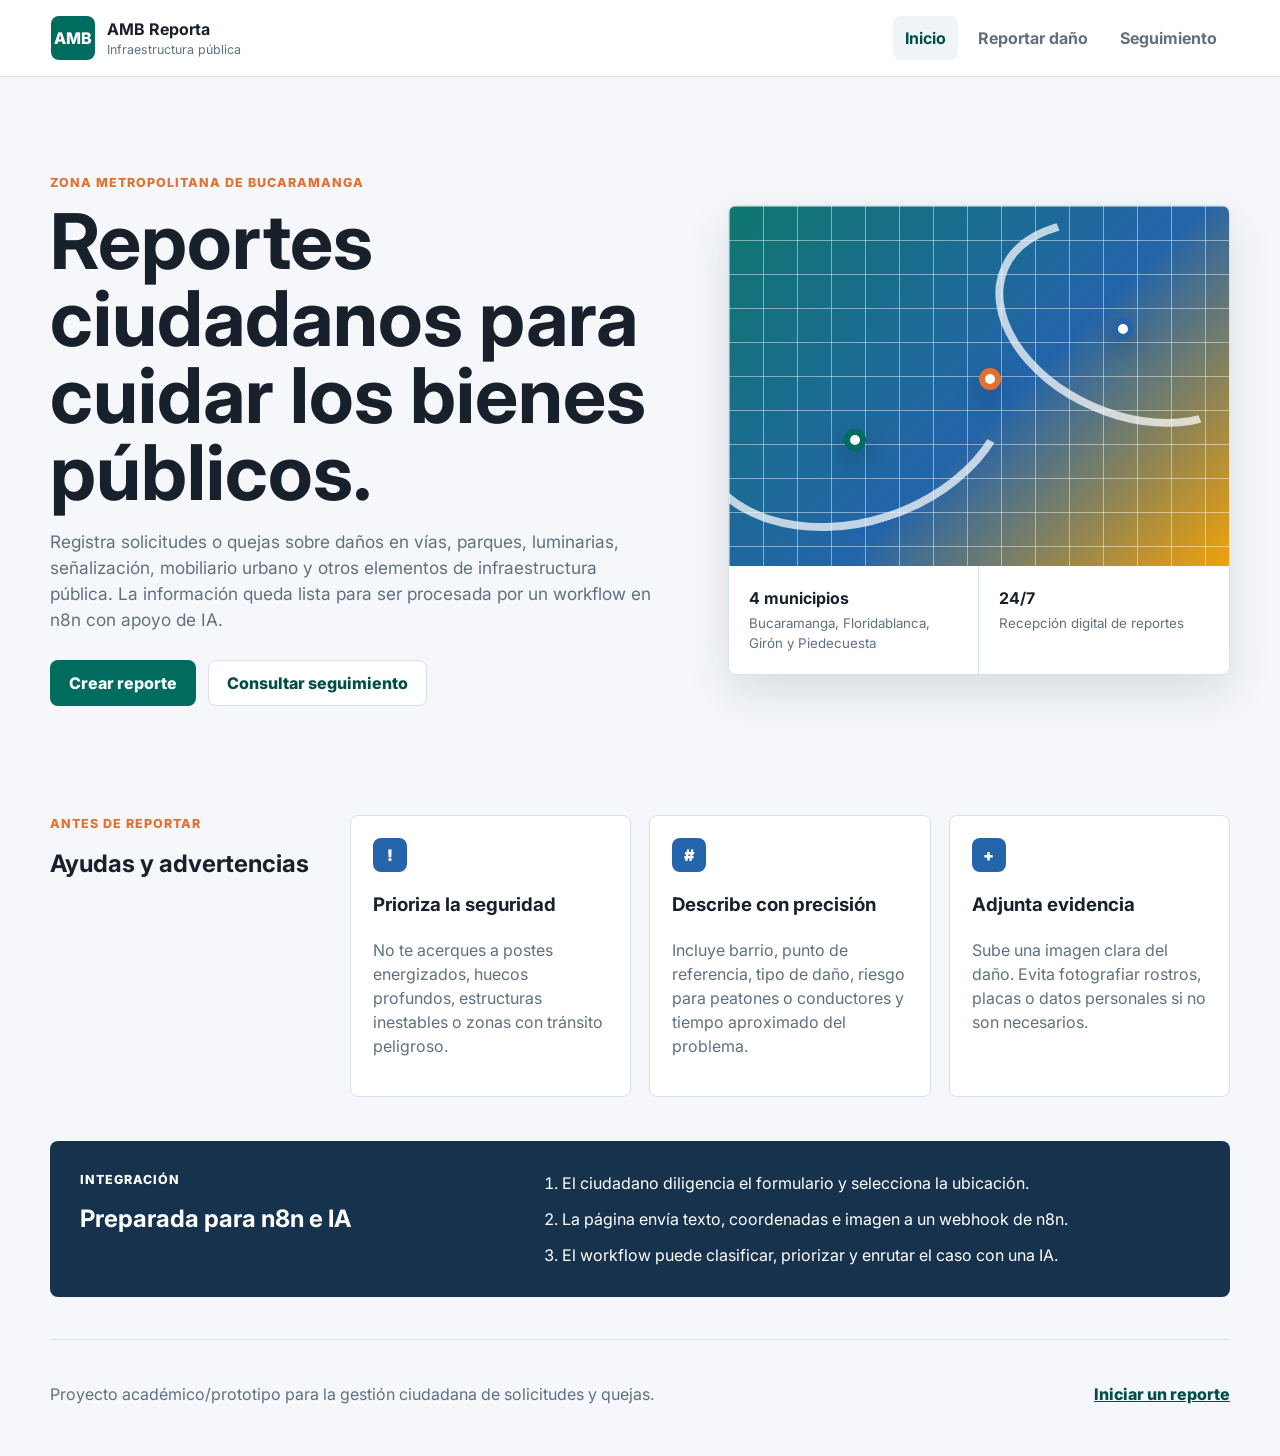
==== index.html @ 4462ef5a "Primer Commit" ====
<!DOCTYPE html>
<html lang="es">
<head>
  <meta charset="UTF-8">
  <meta name="viewport" content="width=device-width, initial-scale=1.0">
  <meta name="description" content="Portal ciudadano para reportar daños en bienes e infraestructura pública del Área Metropolitana de Bucaramanga.">
  <title>AMB Reporta | Infraestructura Pública</title>
  <link rel="preconnect" href="https://fonts.googleapis.com">
  <link rel="preconnect" href="https://fonts.gstatic.com" crossorigin>
  <link href="https://fonts.googleapis.com/css2?family=Inter:wght@400;500;600;700;800&display=swap" rel="stylesheet">
  <link rel="stylesheet" href="css/styles.css">
</head>
<body>
  <header class="site-header">
    <a class="brand" href="index.html" aria-label="Inicio AMB Reporta">
      <span class="brand-mark">AMB</span>
      <span>
        <strong>AMB Reporta</strong>
        <small>Infraestructura pública</small>
      </span>
    </a>

    <nav class="main-nav" aria-label="Navegación principal">
      <a href="index.html" aria-current="page">Inicio</a>
      <a href="reporte.html">Reportar daño</a>
      <a href="seguimiento.html">Seguimiento</a>
    </nav>
  </header>

  <main>
    <section class="hero hero-home">
      <div class="hero-content">
        <p class="eyebrow">Zona Metropolitana de Bucaramanga</p>
        <h1>Reportes ciudadanos para cuidar los bienes públicos.</h1>
        <p class="hero-copy">
          Registra solicitudes o quejas sobre daños en vías, parques, luminarias, señalización,
          mobiliario urbano y otros elementos de infraestructura pública. La información queda lista
          para ser procesada por un workflow en n8n con apoyo de IA.
        </p>
        <div class="hero-actions" aria-label="Acciones principales">
          <a class="button button-primary" href="reporte.html">Crear reporte</a>
          <a class="button button-secondary" href="seguimiento.html">Consultar seguimiento</a>
        </div>
      </div>

      <aside class="city-panel" aria-label="Resumen del servicio">
        <div class="panel-map" role="img" aria-label="Mapa abstracto del área metropolitana de Bucaramanga">
          <span class="map-route route-one"></span>
          <span class="map-route route-two"></span>
          <span class="map-pin pin-main"></span>
          <span class="map-pin pin-alt"></span>
          <span class="map-pin pin-small"></span>
        </div>
        <div class="metric-row">
          <span>
            <strong>4 municipios</strong>
            <small>Bucaramanga, Floridablanca, Girón y Piedecuesta</small>
          </span>
          <span>
            <strong>24/7</strong>
            <small>Recepción digital de reportes</small>
          </span>
        </div>
      </aside>
    </section>

    <section class="section-grid" aria-labelledby="ayudas-title">
      <div>
        <p class="eyebrow">Antes de reportar</p>
        <h2 id="ayudas-title">Ayudas y advertencias</h2>
      </div>

      <article class="info-card">
        <span class="card-icon">!</span>
        <h3>Prioriza la seguridad</h3>
        <p>No te acerques a postes energizados, huecos profundos, estructuras inestables o zonas con tránsito peligroso.</p>
      </article>

      <article class="info-card">
        <span class="card-icon">#</span>
        <h3>Describe con precisión</h3>
        <p>Incluye barrio, punto de referencia, tipo de daño, riesgo para peatones o conductores y tiempo aproximado del problema.</p>
      </article>

      <article class="info-card">
        <span class="card-icon">+</span>
        <h3>Adjunta evidencia</h3>
        <p>Sube una imagen clara del daño. Evita fotografiar rostros, placas o datos personales si no son necesarios.</p>
      </article>
    </section>

    <section class="workflow-band" aria-labelledby="workflow-title">
      <div>
        <p class="eyebrow">Integración</p>
        <h2 id="workflow-title">Preparada para n8n e IA</h2>
      </div>
      <ol class="steps">
        <li>El ciudadano diligencia el formulario y selecciona la ubicación.</li>
        <li>La página envía texto, coordenadas e imagen a un webhook de n8n.</li>
        <li>El workflow puede clasificar, priorizar y enrutar el caso con una IA.</li>
      </ol>
    </section>
  </main>

  <footer class="site-footer">
    <p>Proyecto académico/prototipo para la gestión ciudadana de solicitudes y quejas.</p>
    <a href="reporte.html">Iniciar un reporte</a>
  </footer>
</body>
</html>
---- css/styles.css ----
:root {
  --bg: #f5f7fb;
  --surface: #ffffff;
  --surface-strong: #eef4f8;
  --text: #18202b;
  --muted: #607080;
  --primary: #006b5f;
  --primary-dark: #004f46;
  --accent: #e46f2f;
  --blue: #2364aa;
  --border: #d9e1e8;
  --danger: #b42318;
  --success: #087443;
  --shadow: 0 18px 45px rgba(21, 32, 43, 0.12);
  --radius: 8px;
}

* {
  box-sizing: border-box;
}

body {
  min-height: 100vh;
  margin: 0;
  color: var(--text);
  background: var(--bg);
  font-family: "Inter", Arial, sans-serif;
  line-height: 1.5;
}

a {
  color: inherit;
}

img {
  max-width: 100%;
  display: block;
}

.site-header {
  position: sticky;
  top: 0;
  z-index: 10;
  display: flex;
  align-items: center;
  justify-content: space-between;
  gap: 24px;
  padding: 16px clamp(18px, 4vw, 64px);
  background: rgba(255, 255, 255, 0.94);
  border-bottom: 1px solid var(--border);
  backdrop-filter: blur(14px);
}

.brand {
  display: inline-flex;
  align-items: center;
  gap: 12px;
  min-width: max-content;
  text-decoration: none;
}

.brand-mark {
  display: grid;
  width: 44px;
  height: 44px;
  place-items: center;
  color: #fff;
  background: var(--primary);
  border-radius: var(--radius);
  font-weight: 800;
}

.brand strong,
.brand small {
  display: block;
}

.brand small {
  color: var(--muted);
  font-size: 0.78rem;
}

.main-nav {
  display: flex;
  flex-wrap: wrap;
  justify-content: flex-end;
  gap: 8px;
}

.main-nav a {
  padding: 10px 12px;
  color: var(--muted);
  border-radius: var(--radius);
  font-weight: 700;
  text-decoration: none;
}

.main-nav a:hover,
.main-nav a[aria-current="page"] {
  color: var(--primary-dark);
  background: var(--surface-strong);
}

.hero,
.page-shell,
.section-grid,
.workflow-band,
.site-footer {
  width: min(1180px, calc(100% - 36px));
  margin-inline: auto;
}

.hero {
  display: grid;
  grid-template-columns: minmax(0, 1.1fr) minmax(320px, 0.9fr);
  gap: clamp(28px, 5vw, 64px);
  align-items: center;
  min-height: calc(100vh - 190px);
  padding: 56px 0 40px;
}

.hero-content h1,
.page-heading h1 {
  max-width: 850px;
  margin: 0;
  font-size: clamp(2.35rem, 6vw, 5.3rem);
  line-height: 1;
  letter-spacing: 0;
}

.hero-copy,
.page-heading p {
  max-width: 720px;
  color: var(--muted);
  font-size: 1.08rem;
}

.eyebrow {
  margin: 0 0 12px;
  color: var(--accent);
  font-size: 0.78rem;
  font-weight: 800;
  letter-spacing: 0.08em;
  text-transform: uppercase;
}

.hero-actions,
.form-actions {
  display: flex;
  flex-wrap: wrap;
  gap: 12px;
  margin-top: 28px;
}

.button {
  display: inline-flex;
  align-items: center;
  justify-content: center;
  min-height: 46px;
  padding: 0 18px;
  border: 1px solid transparent;
  border-radius: var(--radius);
  cursor: pointer;
  font: inherit;
  font-weight: 800;
  text-decoration: none;
  transition: transform 0.18s ease, background 0.18s ease, border-color 0.18s ease;
}

.button:hover {
  transform: translateY(-1px);
}

.button-primary {
  color: #fff;
  background: var(--primary);
}

.button-primary:hover {
  background: var(--primary-dark);
}

.button-secondary {
  color: var(--primary-dark);
  background: #fff;
  border-color: var(--border);
}

.button-small {
  min-height: 38px;
  padding-inline: 12px;
}

.city-panel,
.report-form,
.integration-card,
.tracking-form,
.tracking-result,
.info-card {
  background: var(--surface);
  border: 1px solid var(--border);
  border-radius: var(--radius);
  box-shadow: var(--shadow);
}

.city-panel {
  overflow: hidden;
}

.panel-map {
  position: relative;
  min-height: 360px;
  overflow: hidden;
  background:
    linear-gradient(90deg, rgba(255, 255, 255, 0.45) 1px, transparent 1px),
    linear-gradient(rgba(255, 255, 255, 0.45) 1px, transparent 1px),
    linear-gradient(135deg, #0f766e 0%, #2364aa 55%, #f1a208 100%);
  background-size: 34px 34px, 34px 34px, auto;
}

.map-route {
  position: absolute;
  border: 8px solid rgba(255, 255, 255, 0.72);
  border-color: transparent transparent rgba(255, 255, 255, 0.72) rgba(255, 255, 255, 0.72);
  border-radius: 50%;
}

.route-one {
  width: 330px;
  height: 240px;
  left: -42px;
  top: 80px;
  transform: rotate(-18deg);
}

.route-two {
  width: 280px;
  height: 190px;
  right: -40px;
  top: 22px;
  transform: rotate(24deg);
}

.map-pin {
  position: absolute;
  width: 22px;
  height: 22px;
  background: #fff;
  border: 6px solid var(--accent);
  border-radius: 50%;
  box-shadow: 0 10px 25px rgba(0, 0, 0, 0.22);
}

.pin-main {
  left: 50%;
  top: 45%;
}

.pin-alt {
  left: 23%;
  top: 62%;
  border-color: var(--primary);
}

.pin-small {
  right: 19%;
  top: 31%;
  border-color: var(--blue);
}

.metric-row {
  display: grid;
  grid-template-columns: repeat(2, 1fr);
  gap: 1px;
  background: var(--border);
}

.metric-row span {
  padding: 20px;
  background: var(--surface);
}

.metric-row strong,
.metric-row small {
  display: block;
}

.metric-row small {
  margin-top: 4px;
  color: var(--muted);
}

.section-grid {
  display: grid;
  grid-template-columns: 1fr repeat(3, minmax(0, 1fr));
  gap: 18px;
  padding: 28px 0 44px;
}

.section-grid h2,
.workflow-band h2,
.page-heading h1,
.form-section h2,
.integration-card h2,
.tracking-form h2,
.tracking-result h2 {
  margin-top: 0;
}

.info-card {
  padding: 22px;
  box-shadow: none;
}

.card-icon {
  display: grid;
  width: 34px;
  height: 34px;
  place-items: center;
  margin-bottom: 18px;
  color: #fff;
  background: var(--blue);
  border-radius: var(--radius);
  font-weight: 900;
}

.info-card p,
.integration-card p,
.integration-card li,
.tracking-result p,
.help-card p {
  color: var(--muted);
}

.workflow-band {
  display: grid;
  grid-template-columns: 0.8fr 1.2fr;
  gap: 24px;
  align-items: start;
  padding: 30px;
  margin-bottom: 42px;
  color: #fff;
  background: #17324d;
  border-radius: var(--radius);
}

.workflow-band .eyebrow,
.workflow-band h2 {
  color: #fff;
}

.steps {
  display: grid;
  gap: 12px;
  margin: 0;
  padding-left: 20px;
}

.page-shell {
  padding: 44px 0;
}

.page-heading {
  margin-bottom: 28px;
}

.form-layout,
.tracking-layout {
  display: grid;
  grid-template-columns: minmax(0, 1fr) 340px;
  gap: 22px;
  align-items: start;
}

.report-form,
.tracking-form,
.tracking-result,
.integration-card {
  padding: clamp(18px, 3vw, 28px);
}

.form-section + .form-section {
  margin-top: 26px;
  padding-top: 24px;
  border-top: 1px solid var(--border);
}

.field-grid {
  display: grid;
  grid-template-columns: repeat(2, minmax(0, 1fr));
  gap: 16px;
}

label {
  display: grid;
  gap: 8px;
  margin-bottom: 16px;
  color: var(--text);
  font-weight: 800;
}

input,
select,
textarea {
  width: 100%;
  min-height: 46px;
  padding: 12px 13px;
  color: var(--text);
  background: #fff;
  border: 1px solid var(--border);
  border-radius: var(--radius);
  font: inherit;
}

textarea {
  resize: vertical;
}

input:focus,
select:focus,
textarea:focus {
  border-color: var(--primary);
  outline: 3px solid rgba(0, 107, 95, 0.14);
}

.map-toolbar {
  display: flex;
  flex-wrap: wrap;
  align-items: center;
  gap: 12px;
  margin-bottom: 12px;
}

.status-text {
  color: var(--muted);
  font-size: 0.92rem;
}

.map-canvas {
  position: relative;
  min-height: 380px;
  margin-bottom: 16px;
  overflow: hidden;
  background:
    linear-gradient(90deg, rgba(35, 100, 170, 0.12) 1px, transparent 1px),
    linear-gradient(rgba(35, 100, 170, 0.12) 1px, transparent 1px),
    #eaf1f4;
  background-size: 32px 32px;
  border: 1px solid var(--border);
  border-radius: var(--radius);
}

.map-fallback {
  position: absolute;
  inset: 0;
  display: grid;
  place-items: center;
  align-content: center;
  gap: 10px;
  padding: 24px;
  text-align: center;
}

.map-fallback p,
.map-fallback small {
  max-width: 380px;
  margin: 0;
}

.map-fallback small {
  color: var(--muted);
}

.map-crosshair {
  width: 42px;
  height: 42px;
  border: 10px solid var(--accent);
  border-radius: 50%;
}

.file-control span {
  color: var(--muted);
  font-size: 0.9rem;
  font-weight: 500;
}

.image-preview {
  margin: 12px 0 0;
  overflow: hidden;
  border: 1px solid var(--border);
  border-radius: var(--radius);
}

.image-preview img {
  width: 100%;
  max-height: 320px;
  object-fit: cover;
}

.image-preview figcaption {
  padding: 10px 12px;
  color: var(--muted);
  background: #fff;
  font-size: 0.9rem;
}

.form-message {
  min-height: 26px;
  margin: 16px 0 0;
  font-weight: 800;
}

.form-message.is-error {
  color: var(--danger);
}

.form-message.is-success {
  color: var(--success);
}

.integration-card {
  position: sticky;
  top: 94px;
  box-shadow: none;
}

.integration-card ul {
  padding-left: 20px;
}

.tracking-layout {
  grid-template-columns: 380px minmax(0, 1fr) 300px;
}

.tracking-form {
  box-shadow: none;
}

.tracking-result {
  min-height: 340px;
}

.result-header {
  display: flex;
  flex-wrap: wrap;
  align-items: center;
  justify-content: space-between;
  gap: 12px;
  margin-bottom: 20px;
}

.status-pill {
  display: inline-flex;
  align-items: center;
  min-height: 32px;
  padding: 0 12px;
  color: var(--success);
  background: #e8f5ee;
  border-radius: 999px;
  font-weight: 800;
}

.timeline {
  display: grid;
  gap: 12px;
  padding-left: 22px;
}

.timeline li {
  color: var(--muted);
}

.timeline .is-complete {
  color: var(--success);
  font-weight: 800;
}

.help-card {
  box-shadow: none;
}

.site-footer {
  display: flex;
  flex-wrap: wrap;
  align-items: center;
  justify-content: space-between;
  gap: 12px;
  padding: 26px 0 34px;
  color: var(--muted);
  border-top: 1px solid var(--border);
}

.site-footer a {
  color: var(--primary-dark);
  font-weight: 800;
}

@media (max-width: 980px) {
  .hero,
  .section-grid,
  .workflow-band,
  .form-layout,
  .tracking-layout {
    grid-template-columns: 1fr;
  }

  .hero {
    min-height: auto;
  }

  .integration-card {
    position: static;
  }
}

@media (max-width: 680px) {
  .site-header {
    align-items: flex-start;
    flex-direction: column;
  }

  .main-nav {
    justify-content: flex-start;
  }

  .hero,
  .page-shell,
  .section-grid,
  .workflow-band,
  .site-footer {
    width: min(100% - 28px, 1180px);
  }

  .hero-content h1,
  .page-heading h1 {
    font-size: clamp(2rem, 12vw, 3.6rem);
  }

  .field-grid,
  .metric-row {
    grid-template-columns: 1fr;
  }

  .panel-map,
  .map-canvas {
    min-height: 300px;
  }
}
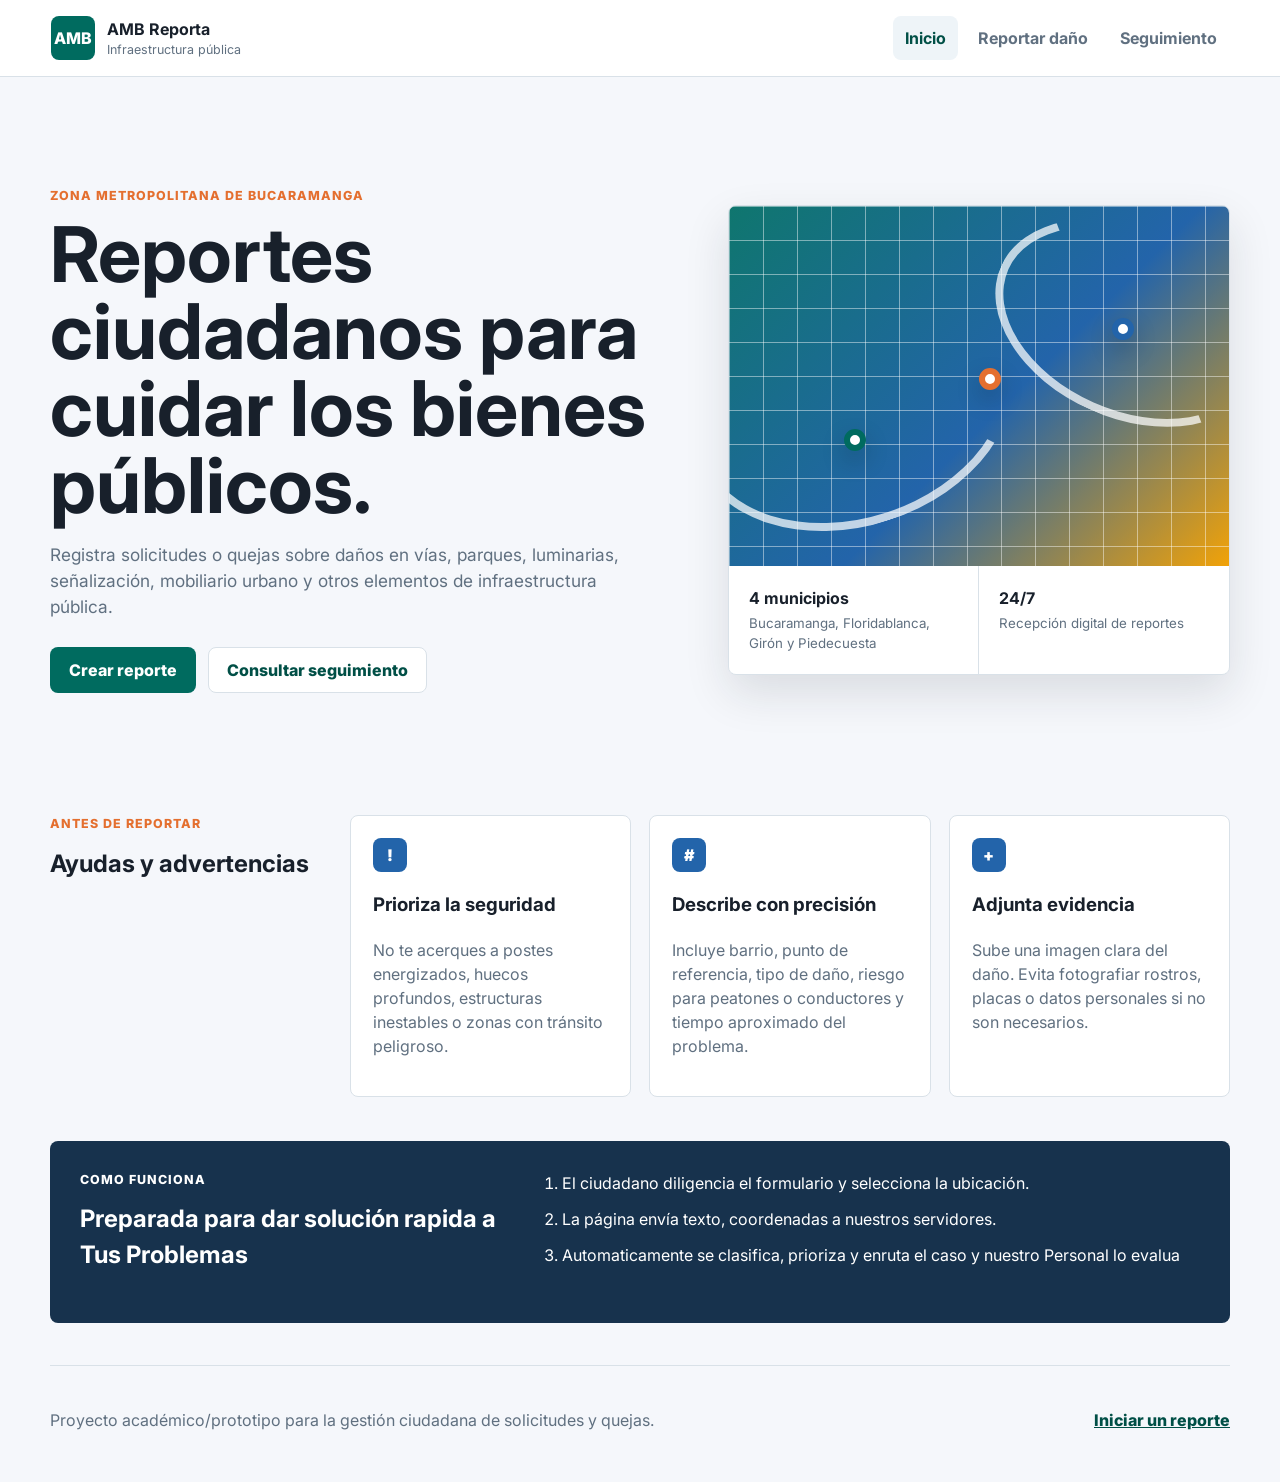
==== commit d5d872bb: "Primer Commit" ====
--- a/index.html
+++ b/index.html
@@ -34,8 +34,7 @@
         <h1>Reportes ciudadanos para cuidar los bienes públicos.</h1>
         <p class="hero-copy">
           Registra solicitudes o quejas sobre daños en vías, parques, luminarias, señalización,
-          mobiliario urbano y otros elementos de infraestructura pública. La información queda lista
-          para ser procesada por un workflow en n8n con apoyo de IA.
+          mobiliario urbano y otros elementos de infraestructura pública.
         </p>
         <div class="hero-actions" aria-label="Acciones principales">
           <a class="button button-primary" href="reporte.html">Crear reporte</a>
@@ -91,13 +90,13 @@
 
     <section class="workflow-band" aria-labelledby="workflow-title">
       <div>
-        <p class="eyebrow">Integración</p>
-        <h2 id="workflow-title">Preparada para n8n e IA</h2>
-      </div>
+        <p class="eyebrow">Como funciona</p>
+        <h2 class="workflow-band-higher" id="workflow-title">Preparada para  dar solución rapida a Tus Problemas</h2>
+      </div>  
       <ol class="steps">
         <li>El ciudadano diligencia el formulario y selecciona la ubicación.</li>
-        <li>La página envía texto, coordenadas e imagen a un webhook de n8n.</li>
-        <li>El workflow puede clasificar, priorizar y enrutar el caso con una IA.</li>
+        <li>La página envía texto, coordenadas a nuestros servidores.</li>
+        <li>Automaticamente se clasifica, prioriza y enruta el caso y nuestro Personal lo evalua</li>
       </ol>
     </section>
   </main>
--- a/css/styles.css
+++ b/css/styles.css
@@ -391,6 +391,10 @@
   gap: 16px;
 }
 
+.address-fields {
+  margin-bottom: 16px;
+}
+
 label {
   display: grid;
   gap: 8px;
@@ -438,44 +442,97 @@
 
 .map-canvas {
   position: relative;
-  min-height: 380px;
+  width: 100%;
+  height: clamp(420px, 52vh, 560px);
   margin-bottom: 16px;
   overflow: hidden;
-  background:
-    linear-gradient(90deg, rgba(35, 100, 170, 0.12) 1px, transparent 1px),
-    linear-gradient(rgba(35, 100, 170, 0.12) 1px, transparent 1px),
-    #eaf1f4;
-  background-size: 32px 32px;
+  background: #eaf1f4;
   border: 1px solid var(--border);
   border-radius: var(--radius);
 }
 
-.map-fallback {
+.map-canvas.leaflet-container {
+  display: block;
+  width: 100%;
+  height: clamp(420px, 52vh, 560px);
+  border-radius: var(--radius);
+  cursor: crosshair;
+}
+
+.map-canvas .leaflet-pane,
+.map-canvas .leaflet-tile,
+.map-canvas .leaflet-marker-icon,
+.map-canvas .leaflet-marker-shadow,
+.map-canvas .leaflet-tile-container,
+.map-canvas .leaflet-pane > svg,
+.map-canvas .leaflet-pane > canvas,
+.map-canvas .leaflet-zoom-box,
+.map-canvas .leaflet-image-layer,
+.map-canvas .leaflet-layer {
   position: absolute;
-  inset: 0;
-  display: grid;
-  place-items: center;
-  align-content: center;
-  gap: 10px;
-  padding: 24px;
-  text-align: center;
-}
-
-.map-fallback p,
-.map-fallback small {
-  max-width: 380px;
-  margin: 0;
-}
-
-.map-fallback small {
-  color: var(--muted);
-}
-
-.map-crosshair {
-  width: 42px;
-  height: 42px;
-  border: 10px solid var(--accent);
-  border-radius: 50%;
+  left: 0;
+  top: 0;
+}
+
+.map-canvas .leaflet-map-pane,
+.map-canvas .leaflet-tile-pane,
+.map-canvas .leaflet-overlay-pane,
+.map-canvas .leaflet-shadow-pane,
+.map-canvas .leaflet-marker-pane,
+.map-canvas .leaflet-tooltip-pane,
+.map-canvas .leaflet-popup-pane {
+  position: absolute;
+  left: 0;
+  top: 0;
+  width: 100%;
+  height: 100%;
+}
+
+.map-canvas .leaflet-tile {
+  width: 256px;
+  height: 256px;
+  max-width: none !important;
+  max-height: none !important;
+  box-sizing: content-box;
+  user-select: none;
+}
+
+.map-canvas .leaflet-control-container {
+  position: relative;
+  z-index: 3;
+}
+
+.map-center-cursor {
+  position: absolute;
+  left: 50%;
+  top: 50%;
+  z-index: 450;
+  width: 34px;
+  height: 34px;
+  pointer-events: none;
+  transform: translate(-50%, -50%);
+}
+
+.map-center-cursor::before,
+.map-center-cursor::after {
+  position: absolute;
+  content: "";
+  background: var(--danger);
+  box-shadow: 0 0 0 2px #fff;
+}
+
+.map-center-cursor::before {
+  left: 16px;
+  top: 0;
+  width: 2px;
+  height: 34px;
+}
+
+.map-center-cursor::after {
+  left: 0;
+  top: 16px;
+  width: 34px;
+  height: 2px;
 }
 
 .file-control span {
@@ -628,7 +685,7 @@
   .section-grid,
   .workflow-band,
   .site-footer {
-    width: min(100% - 28px, 1180px);
+    width: min(100% - 10px, 1180px);
   }
 
   .hero-content h1,
@@ -646,3 +703,5 @@
     min-height: 300px;
   }
 }
+
+  
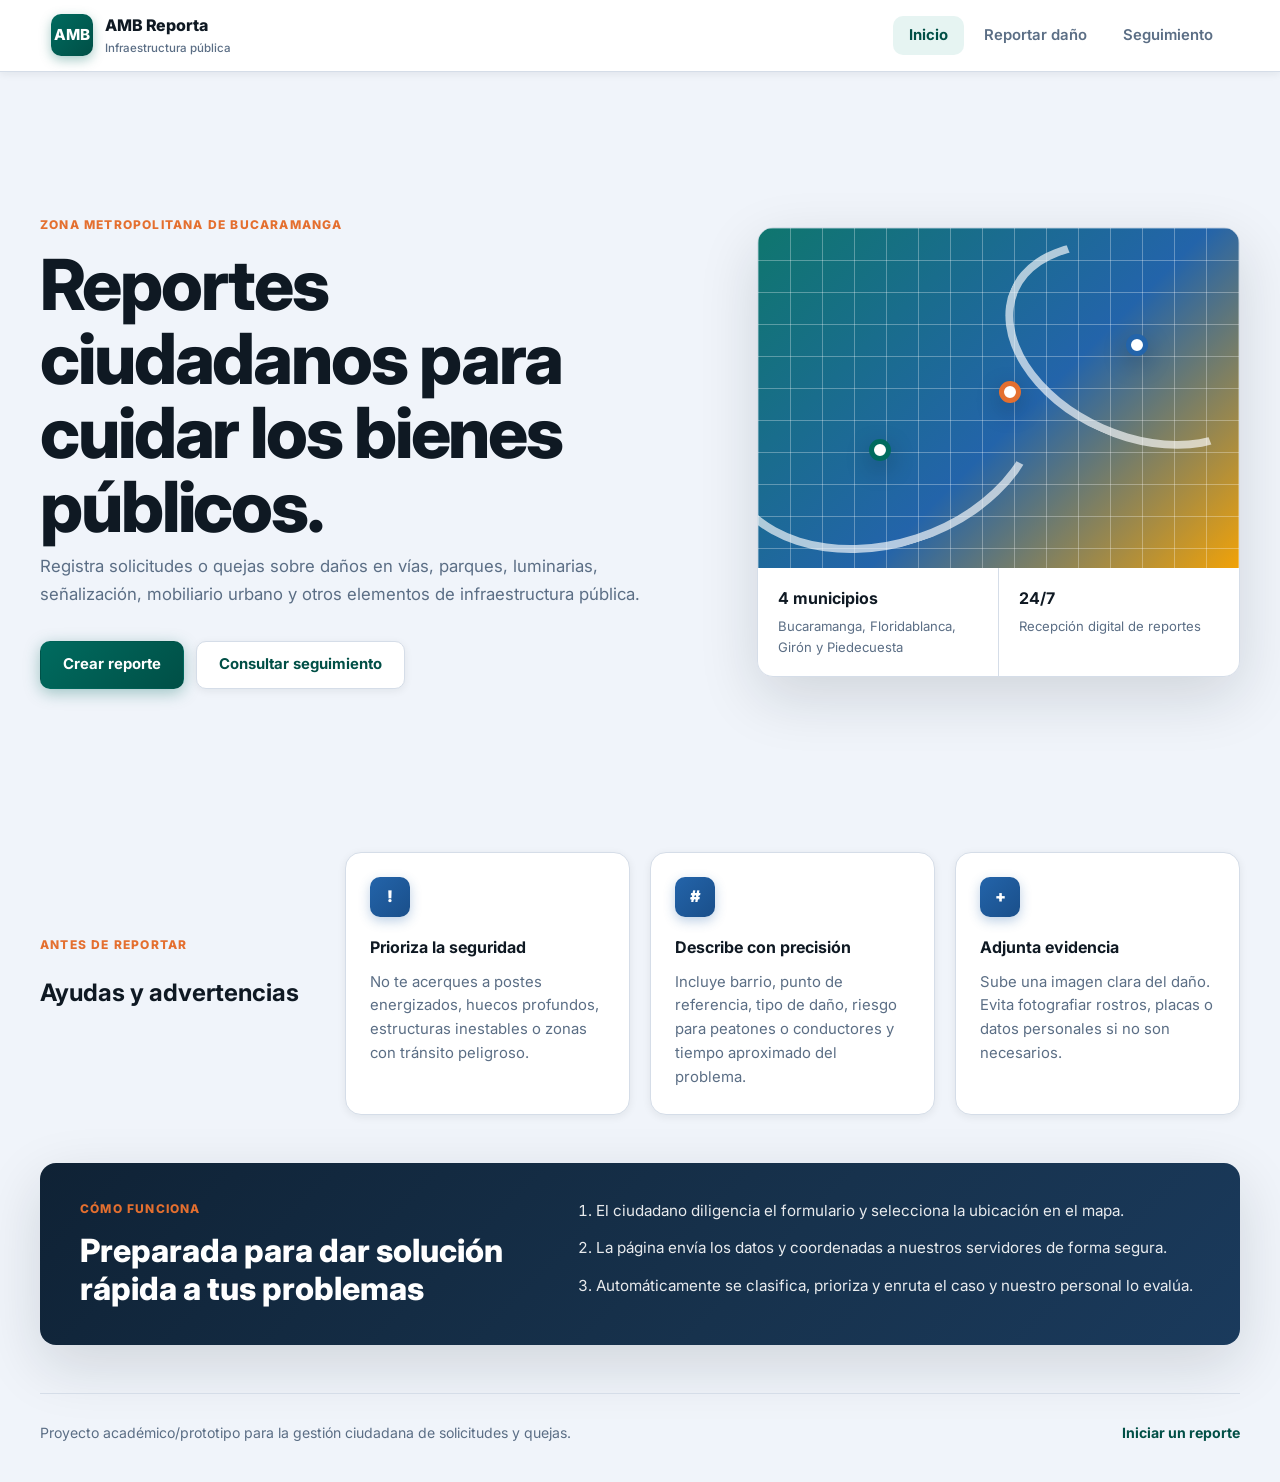
==== commit a0f94793: "Primer Commit" ====
--- a/index.html
+++ b/index.html
@@ -20,7 +20,11 @@
       </span>
     </a>
 
-    <nav class="main-nav" aria-label="Navegación principal">
+    <button class="nav-toggle" id="navToggle" aria-label="Abrir menú" aria-expanded="false" aria-controls="mainNav">
+      <span></span><span></span><span></span>
+    </button>
+
+    <nav class="main-nav" id="mainNav" aria-label="Navegación principal">
       <a href="index.html" aria-current="page">Inicio</a>
       <a href="reporte.html">Reportar daño</a>
       <a href="seguimiento.html">Seguimiento</a>
@@ -90,13 +94,13 @@
 
     <section class="workflow-band" aria-labelledby="workflow-title">
       <div>
-        <p class="eyebrow">Como funciona</p>
-        <h2 class="workflow-band-higher" id="workflow-title">Preparada para  dar solución rapida a Tus Problemas</h2>
-      </div>  
+        <p class="eyebrow">Cómo funciona</p>
+        <h2 class="workflow-band-higher" id="workflow-title">Preparada para dar solución rápida a tus problemas</h2>
+      </div>
       <ol class="steps">
-        <li>El ciudadano diligencia el formulario y selecciona la ubicación.</li>
-        <li>La página envía texto, coordenadas a nuestros servidores.</li>
-        <li>Automaticamente se clasifica, prioriza y enruta el caso y nuestro Personal lo evalua</li>
+        <li>El ciudadano diligencia el formulario y selecciona la ubicación en el mapa.</li>
+        <li>La página envía los datos y coordenadas a nuestros servidores de forma segura.</li>
+        <li>Automáticamente se clasifica, prioriza y enruta el caso y nuestro personal lo evalúa.</li>
       </ol>
     </section>
   </main>
@@ -105,5 +109,8 @@
     <p>Proyecto académico/prototipo para la gestión ciudadana de solicitudes y quejas.</p>
     <a href="reporte.html">Iniciar un reporte</a>
   </footer>
+
+  <script src="js/config.js"></script>
+  <script src="js/app.js"></script>
 </body>
 </html>
--- a/css/styles.css
+++ b/css/styles.css
@@ -1,22 +1,46 @@
+/* ================================================================
+   AMB Reporta – Diseño System
+   ================================================================ */
+
+/* ── Variables ────────────────────────────────────────────────── */
 :root {
-  --bg: #f5f7fb;
-  --surface: #ffffff;
-  --surface-strong: #eef4f8;
-  --text: #18202b;
-  --muted: #607080;
-  --primary: #006b5f;
+  --bg:           #f0f4fa;
+  --bg-alt:       #e8eef7;
+  --surface:      #ffffff;
+  --surface-2:    #f7f9fc;
+  --text:         #0f1923;
+  --text-2:       #374151;
+  --muted:        #5b6e85;
+  --primary:      #006b5f;
   --primary-dark: #004f46;
-  --accent: #e46f2f;
-  --blue: #2364aa;
-  --border: #d9e1e8;
-  --danger: #b42318;
-  --success: #087443;
-  --shadow: 0 18px 45px rgba(21, 32, 43, 0.12);
-  --radius: 8px;
-}
-
-* {
+  --primary-light:#e6f4f2;
+  --accent:       #e46f2f;
+  --accent-light: #fdf0e8;
+  --blue:         #2364aa;
+  --blue-light:   #e8f0f9;
+  --border:       #d5dde8;
+  --border-2:     #c3cdd9;
+  --danger:       #b42318;
+  --danger-light: #fde8e8;
+  --success:      #087443;
+  --success-light:#e6f5ec;
+  --shadow-sm:    0 2px 8px rgba(15,25,35,0.07);
+  --shadow:       0 8px 32px rgba(15,25,35,0.10);
+  --shadow-lg:    0 20px 60px rgba(15,25,35,0.14);
+  --radius:       10px;
+  --radius-lg:    16px;
+  --radius-pill:  999px;
+  --header-h:     72px;
+  --transition:   0.2s cubic-bezier(0.4,0,0.2,1);
+}
+
+/* ── Reset ────────────────────────────────────────────────────── */
+*, *::before, *::after {
   box-sizing: border-box;
+}
+
+html {
+  scroll-behavior: smooth;
 }
 
 body {
@@ -25,122 +49,259 @@
   color: var(--text);
   background: var(--bg);
   font-family: "Inter", Arial, sans-serif;
-  line-height: 1.5;
-}
-
-a {
-  color: inherit;
-}
-
-img {
-  max-width: 100%;
-  display: block;
-}
-
+  font-size: 16px;
+  line-height: 1.6;
+  -webkit-font-smoothing: antialiased;
+}
+
+a { color: inherit; }
+img { max-width: 100%; display: block; }
+ul, ol { padding-left: 1.4em; }
+p { margin: 0 0 1em; }
+p:last-child { margin-bottom: 0; }
+
+/* ── Scrollbar ────────────────────────────────────────────────── */
+::-webkit-scrollbar { width: 6px; }
+::-webkit-scrollbar-track { background: var(--bg); }
+::-webkit-scrollbar-thumb { background: var(--border-2); border-radius: 3px; }
+
+/* ================================================================
+   HEADER
+   ================================================================ */
 .site-header {
   position: sticky;
   top: 0;
-  z-index: 10;
+  z-index: 100;
+  height: var(--header-h);
   display: flex;
   align-items: center;
   justify-content: space-between;
-  gap: 24px;
-  padding: 16px clamp(18px, 4vw, 64px);
-  background: rgba(255, 255, 255, 0.94);
+  gap: 20px;
+  padding: 0 clamp(16px, 4vw, 64px);
+  background: rgba(255,255,255,0.95);
   border-bottom: 1px solid var(--border);
-  backdrop-filter: blur(14px);
-}
-
+  backdrop-filter: blur(18px);
+  -webkit-backdrop-filter: blur(18px);
+  box-shadow: var(--shadow-sm);
+}
+
+/* Brand */
 .brand {
   display: inline-flex;
   align-items: center;
   gap: 12px;
-  min-width: max-content;
   text-decoration: none;
+  flex-shrink: 0;
 }
 
 .brand-mark {
   display: grid;
-  width: 44px;
-  height: 44px;
+  width: 42px;
+  height: 42px;
   place-items: center;
   color: #fff;
-  background: var(--primary);
+  background: linear-gradient(135deg, var(--primary) 0%, var(--primary-dark) 100%);
   border-radius: var(--radius);
   font-weight: 800;
-}
-
-.brand strong,
+  font-size: 0.95rem;
+  letter-spacing: 0.02em;
+  box-shadow: 0 4px 12px rgba(0,107,95,0.35);
+}
+
+.brand strong {
+  display: block;
+  font-size: 1rem;
+  font-weight: 800;
+  letter-spacing: -0.01em;
+}
+
 .brand small {
   display: block;
-}
-
-.brand small {
   color: var(--muted);
-  font-size: 0.78rem;
-}
-
+  font-size: 0.72rem;
+  font-weight: 500;
+}
+
+/* Nav desktop */
 .main-nav {
   display: flex;
-  flex-wrap: wrap;
-  justify-content: flex-end;
-  gap: 8px;
+  align-items: center;
+  gap: 4px;
 }
 
 .main-nav a {
-  padding: 10px 12px;
+  padding: 8px 16px;
   color: var(--muted);
   border-radius: var(--radius);
-  font-weight: 700;
+  font-weight: 600;
+  font-size: 0.93rem;
   text-decoration: none;
-}
-
-.main-nav a:hover,
+  transition: color var(--transition), background var(--transition);
+  white-space: nowrap;
+}
+
+.main-nav a:hover {
+  color: var(--primary-dark);
+  background: var(--primary-light);
+}
+
 .main-nav a[aria-current="page"] {
   color: var(--primary-dark);
-  background: var(--surface-strong);
-}
-
+  background: var(--primary-light);
+  font-weight: 700;
+}
+
+/* Hamburger */
+.nav-toggle {
+  display: none;
+  flex-direction: column;
+  justify-content: center;
+  align-items: center;
+  gap: 5px;
+  width: 42px;
+  height: 42px;
+  padding: 8px;
+  background: none;
+  border: 1px solid var(--border);
+  border-radius: var(--radius);
+  cursor: pointer;
+  transition: background var(--transition), border-color var(--transition);
+  flex-shrink: 0;
+}
+
+.nav-toggle:hover {
+  background: var(--surface-2);
+  border-color: var(--border-2);
+}
+
+.nav-toggle span {
+  display: block;
+  width: 20px;
+  height: 2px;
+  background: var(--text);
+  border-radius: 2px;
+  transition: transform var(--transition), opacity var(--transition);
+  transform-origin: center;
+}
+
+.nav-toggle.is-active span:nth-child(1) {
+  transform: translateY(7px) rotate(45deg);
+}
+.nav-toggle.is-active span:nth-child(2) {
+  opacity: 0;
+  transform: scaleX(0);
+}
+.nav-toggle.is-active span:nth-child(3) {
+  transform: translateY(-7px) rotate(-45deg);
+}
+
+/* ================================================================
+   LAYOUT WRAPPERS
+   ================================================================ */
 .hero,
 .page-shell,
 .section-grid,
 .workflow-band,
 .site-footer {
-  width: min(1180px, calc(100% - 36px));
+  width: min(1200px, calc(100% - 32px));
   margin-inline: auto;
 }
 
+/* ================================================================
+   BUTTONS
+   ================================================================ */
+.button {
+  display: inline-flex;
+  align-items: center;
+  justify-content: center;
+  gap: 8px;
+  min-height: 48px;
+  padding: 0 22px;
+  border: 1px solid transparent;
+  border-radius: var(--radius);
+  cursor: pointer;
+  font: inherit;
+  font-weight: 700;
+  font-size: 0.93rem;
+  text-decoration: none;
+  transition: transform var(--transition), background var(--transition),
+    border-color var(--transition), box-shadow var(--transition);
+  white-space: nowrap;
+}
+
+.button:hover {
+  transform: translateY(-2px);
+}
+
+.button:active {
+  transform: translateY(0);
+}
+
+.button-primary {
+  color: #fff;
+  background: linear-gradient(135deg, var(--primary) 0%, var(--primary-dark) 100%);
+  box-shadow: 0 4px 16px rgba(0,107,95,0.35);
+}
+
+.button-primary:hover {
+  background: linear-gradient(135deg, #007d6f 0%, #005a50 100%);
+  box-shadow: 0 8px 24px rgba(0,107,95,0.45);
+}
+
+.button-secondary {
+  color: var(--primary-dark);
+  background: var(--surface);
+  border-color: var(--border);
+  box-shadow: var(--shadow-sm);
+}
+
+.button-secondary:hover {
+  background: var(--primary-light);
+  border-color: var(--primary);
+}
+
+.button-small {
+  min-height: 38px;
+  padding: 0 14px;
+  font-size: 0.85rem;
+}
+
+/* ================================================================
+   HERO – INDEX
+   ================================================================ */
 .hero {
   display: grid;
-  grid-template-columns: minmax(0, 1.1fr) minmax(320px, 0.9fr);
-  gap: clamp(28px, 5vw, 64px);
-  align-items: center;
-  min-height: calc(100vh - 190px);
-  padding: 56px 0 40px;
+  grid-template-columns: minmax(0, 1.15fr) minmax(300px, 0.85fr);
+  gap: clamp(28px, 5vw, 72px);
+  align-items: center;
+  min-height: calc(100vh - var(--header-h) - 80px);
+  padding: 60px 0 48px;
 }
 
 .hero-content h1,
 .page-heading h1 {
-  max-width: 850px;
-  margin: 0;
-  font-size: clamp(2.35rem, 6vw, 5.3rem);
-  line-height: 1;
-  letter-spacing: 0;
+  margin: 0 0 8px;
+  font-size: clamp(2.1rem, 5.5vw, 4.8rem);
+  font-weight: 800;
+  line-height: 1.05;
+  letter-spacing: -0.03em;
+  color: var(--text);
 }
 
 .hero-copy,
 .page-heading p {
-  max-width: 720px;
+  max-width: 640px;
   color: var(--muted);
-  font-size: 1.08rem;
+  font-size: 1.05rem;
+  line-height: 1.7;
 }
 
 .eyebrow {
-  margin: 0 0 12px;
+  margin: 0 0 14px;
   color: var(--accent);
-  font-size: 0.78rem;
+  font-size: 0.75rem;
   font-weight: 800;
-  letter-spacing: 0.08em;
+  letter-spacing: 0.1em;
   text-transform: uppercase;
 }
 
@@ -149,124 +310,60 @@
   display: flex;
   flex-wrap: wrap;
   gap: 12px;
-  margin-top: 28px;
-}
-
-.button {
-  display: inline-flex;
-  align-items: center;
-  justify-content: center;
-  min-height: 46px;
-  padding: 0 18px;
-  border: 1px solid transparent;
-  border-radius: var(--radius);
-  cursor: pointer;
-  font: inherit;
-  font-weight: 800;
-  text-decoration: none;
-  transition: transform 0.18s ease, background 0.18s ease, border-color 0.18s ease;
-}
-
-.button:hover {
-  transform: translateY(-1px);
-}
-
-.button-primary {
-  color: #fff;
-  background: var(--primary);
-}
-
-.button-primary:hover {
-  background: var(--primary-dark);
-}
-
-.button-secondary {
-  color: var(--primary-dark);
-  background: #fff;
-  border-color: var(--border);
-}
-
-.button-small {
-  min-height: 38px;
-  padding-inline: 12px;
-}
-
-.city-panel,
-.report-form,
-.integration-card,
-.tracking-form,
-.tracking-result,
-.info-card {
+  margin-top: 32px;
+}
+
+/* City panel */
+.city-panel {
   background: var(--surface);
   border: 1px solid var(--border);
-  border-radius: var(--radius);
-  box-shadow: var(--shadow);
-}
-
-.city-panel {
+  border-radius: var(--radius-lg);
+  box-shadow: var(--shadow-lg);
   overflow: hidden;
 }
 
 .panel-map {
   position: relative;
-  min-height: 360px;
+  min-height: 340px;
   overflow: hidden;
   background:
-    linear-gradient(90deg, rgba(255, 255, 255, 0.45) 1px, transparent 1px),
-    linear-gradient(rgba(255, 255, 255, 0.45) 1px, transparent 1px),
+    linear-gradient(90deg, rgba(255,255,255,0.3) 1px, transparent 1px),
+    linear-gradient(rgba(255,255,255,0.3) 1px, transparent 1px),
     linear-gradient(135deg, #0f766e 0%, #2364aa 55%, #f1a208 100%);
-  background-size: 34px 34px, 34px 34px, auto;
+  background-size: 32px 32px, 32px 32px, auto;
 }
 
 .map-route {
   position: absolute;
-  border: 8px solid rgba(255, 255, 255, 0.72);
-  border-color: transparent transparent rgba(255, 255, 255, 0.72) rgba(255, 255, 255, 0.72);
+  border: 8px solid rgba(255,255,255,0);
+  border-color: transparent transparent rgba(255,255,255,0.65) rgba(255,255,255,0.65);
   border-radius: 50%;
 }
 
 .route-one {
-  width: 330px;
-  height: 240px;
-  left: -42px;
-  top: 80px;
+  width: 330px; height: 240px;
+  left: -42px; top: 80px;
   transform: rotate(-18deg);
 }
 
 .route-two {
-  width: 280px;
-  height: 190px;
-  right: -40px;
-  top: 22px;
+  width: 280px; height: 190px;
+  right: -40px; top: 22px;
   transform: rotate(24deg);
 }
 
 .map-pin {
   position: absolute;
-  width: 22px;
-  height: 22px;
+  width: 22px; height: 22px;
   background: #fff;
-  border: 6px solid var(--accent);
+  border: 5px solid var(--accent);
   border-radius: 50%;
-  box-shadow: 0 10px 25px rgba(0, 0, 0, 0.22);
-}
-
-.pin-main {
-  left: 50%;
-  top: 45%;
-}
-
-.pin-alt {
-  left: 23%;
-  top: 62%;
-  border-color: var(--primary);
-}
-
-.pin-small {
-  right: 19%;
-  top: 31%;
-  border-color: var(--blue);
-}
+  box-shadow: 0 8px 24px rgba(0,0,0,0.25);
+}
+
+.pin-main { left: 50%; top: 45%; }
+.pin-alt  { left: 23%; top: 62%; border-color: var(--primary); }
+.pin-small{ right: 19%; top: 31%; border-color: var(--blue); }
 
 .metric-row {
   display: grid;
@@ -276,52 +373,59 @@
 }
 
 .metric-row span {
-  padding: 20px;
+  padding: 18px 20px;
   background: var(--surface);
 }
 
-.metric-row strong,
-.metric-row small {
-  display: block;
-}
-
-.metric-row small {
-  margin-top: 4px;
-  color: var(--muted);
-}
-
+.metric-row strong { display: block; font-weight: 700; }
+.metric-row small  { display: block; margin-top: 4px; color: var(--muted); font-size: 0.82rem; }
+
+/* ================================================================
+   SECTION GRID – CARDS
+   ================================================================ */
 .section-grid {
   display: grid;
   grid-template-columns: 1fr repeat(3, minmax(0, 1fr));
-  gap: 18px;
-  padding: 28px 0 44px;
-}
-
-.section-grid h2,
-.workflow-band h2,
-.page-heading h1,
-.form-section h2,
-.integration-card h2,
-.tracking-form h2,
-.tracking-result h2 {
-  margin-top: 0;
+  gap: 20px;
+  padding: 32px 0 48px;
+}
+
+.section-grid > div:first-child {
+  grid-column: 1;
+  align-self: center;
 }
 
 .info-card {
-  padding: 22px;
-  box-shadow: none;
+  background: var(--surface);
+  border: 1px solid var(--border);
+  border-radius: var(--radius-lg);
+  padding: 24px;
+  box-shadow: var(--shadow-sm);
+  transition: transform var(--transition), box-shadow var(--transition);
+}
+
+.info-card:hover {
+  transform: translateY(-4px);
+  box-shadow: var(--shadow);
 }
 
 .card-icon {
   display: grid;
-  width: 34px;
-  height: 34px;
+  width: 40px; height: 40px;
   place-items: center;
   margin-bottom: 18px;
   color: #fff;
-  background: var(--blue);
+  background: linear-gradient(135deg, var(--blue) 0%, #1a4f8a 100%);
   border-radius: var(--radius);
   font-weight: 900;
+  font-size: 1rem;
+  box-shadow: 0 4px 12px rgba(35,100,170,0.3);
+}
+
+.info-card h3 {
+  margin: 0 0 10px;
+  font-size: 1rem;
+  font-weight: 700;
 }
 
 .info-card p,
@@ -330,132 +434,194 @@
 .tracking-result p,
 .help-card p {
   color: var(--muted);
-}
-
+  font-size: 0.93rem;
+  line-height: 1.6;
+}
+
+/* ================================================================
+   WORKFLOW BAND
+   ================================================================ */
 .workflow-band {
   display: grid;
-  grid-template-columns: 0.8fr 1.2fr;
+  grid-template-columns: 0.85fr 1.15fr;
+  gap: 32px;
+  align-items: start;
+  padding: 36px 40px;
+  margin-bottom: 48px;
+  color: #fff;
+  background: linear-gradient(135deg, #0f2235 0%, #17324d 60%, #1a3a5c 100%);
+  border-radius: var(--radius-lg);
+  box-shadow: var(--shadow-lg);
+}
+
+.workflow-band-higher {
+  font-size: clamp(1.3rem, 3vw, 2rem);
+  font-weight: 800;
+  line-height: 1.2;
+  margin: 0;
+}
+
+.workflow-band .eyebrow { color: var(--accent); }
+
+.steps {
+  display: grid;
+  gap: 14px;
+  margin: 0;
+  padding-left: 22px;
+}
+
+.steps li {
+  line-height: 1.55;
+  font-size: 0.95rem;
+  opacity: 0.9;
+}
+
+/* ================================================================
+   PAGE SHELL (reporte & seguimiento)
+   ================================================================ */
+.page-shell { padding: 48px 0 64px; }
+
+.page-heading { margin-bottom: 32px; }
+
+.page-heading h1 { font-size: clamp(1.8rem, 4.5vw, 3.2rem); }
+
+/* ================================================================
+   FORM LAYOUT
+   ================================================================ */
+.form-layout {
+  display: grid;
+  grid-template-columns: minmax(0, 1fr) 340px;
   gap: 24px;
   align-items: start;
-  padding: 30px;
-  margin-bottom: 42px;
-  color: #fff;
-  background: #17324d;
-  border-radius: var(--radius);
-}
-
-.workflow-band .eyebrow,
-.workflow-band h2 {
-  color: #fff;
-}
-
-.steps {
-  display: grid;
-  gap: 12px;
-  margin: 0;
-  padding-left: 20px;
-}
-
-.page-shell {
-  padding: 44px 0;
-}
-
-.page-heading {
-  margin-bottom: 28px;
-}
-
-.form-layout,
-.tracking-layout {
-  display: grid;
-  grid-template-columns: minmax(0, 1fr) 340px;
-  gap: 22px;
-  align-items: start;
-}
-
+}
+
+/* Form card */
 .report-form,
 .tracking-form,
 .tracking-result,
 .integration-card {
-  padding: clamp(18px, 3vw, 28px);
+  background: var(--surface);
+  border: 1px solid var(--border);
+  border-radius: var(--radius-lg);
+  box-shadow: var(--shadow);
+  padding: clamp(20px, 3vw, 32px);
 }
 
 .form-section + .form-section {
-  margin-top: 26px;
-  padding-top: 24px;
-  border-top: 1px solid var(--border);
-}
-
+  margin-top: 32px;
+  padding-top: 28px;
+  border-top: 2px solid var(--border);
+}
+
+.form-section h2 {
+  margin: 0 0 20px;
+  font-size: 1.1rem;
+  font-weight: 800;
+  color: var(--text);
+  display: flex;
+  align-items: center;
+  gap: 8px;
+}
+
+.form-section h2::before {
+  content: "";
+  display: inline-block;
+  width: 4px;
+  height: 20px;
+  background: linear-gradient(to bottom, var(--primary) 0%, var(--primary-dark) 100%);
+  border-radius: 2px;
+}
+
+/* Field grid */
 .field-grid {
   display: grid;
   grid-template-columns: repeat(2, minmax(0, 1fr));
   gap: 16px;
 }
 
-.address-fields {
-  margin-bottom: 16px;
-}
-
+/* Labels */
 label {
   display: grid;
-  gap: 8px;
+  gap: 6px;
   margin-bottom: 16px;
-  color: var(--text);
-  font-weight: 800;
-}
-
+  color: var(--text-2);
+  font-weight: 600;
+  font-size: 0.875rem;
+}
+
+label:last-child { margin-bottom: 0; }
+
+/* Inputs */
 input,
 select,
 textarea {
   width: 100%;
   min-height: 46px;
-  padding: 12px 13px;
+  padding: 10px 14px;
   color: var(--text);
-  background: #fff;
-  border: 1px solid var(--border);
+  background: var(--surface);
+  border: 1.5px solid var(--border);
   border-radius: var(--radius);
   font: inherit;
-}
-
-textarea {
-  resize: vertical;
-}
+  font-size: 0.95rem;
+  transition: border-color var(--transition), box-shadow var(--transition);
+}
+
+textarea { resize: vertical; min-height: 110px; }
+
+input::placeholder,
+textarea::placeholder { color: var(--muted); }
 
 input:focus,
 select:focus,
 textarea:focus {
   border-color: var(--primary);
-  outline: 3px solid rgba(0, 107, 95, 0.14);
-}
-
+  box-shadow: 0 0 0 3px rgba(0,107,95,0.12);
+  outline: none;
+}
+
+input:user-invalid,
+select:user-invalid,
+textarea:user-invalid {
+  border-color: var(--danger);
+  box-shadow: 0 0 0 3px rgba(180,35,24,0.1);
+}
+
+select { cursor: pointer; }
+
+/* ================================================================
+   MAP
+   ================================================================ */
 .map-toolbar {
   display: flex;
   flex-wrap: wrap;
   align-items: center;
-  gap: 12px;
+  gap: 10px;
   margin-bottom: 12px;
 }
 
 .status-text {
   color: var(--muted);
-  font-size: 0.92rem;
+  font-size: 0.85rem;
+  font-style: italic;
 }
 
 .map-canvas {
   position: relative;
   width: 100%;
-  height: clamp(420px, 52vh, 560px);
-  margin-bottom: 16px;
+  height: clamp(320px, 48vh, 520px);
+  margin-bottom: 12px;
   overflow: hidden;
-  background: #eaf1f4;
-  border: 1px solid var(--border);
-  border-radius: var(--radius);
+  background: var(--bg-alt);
+  border: 1.5px solid var(--border);
+  border-radius: var(--radius-lg);
 }
 
 .map-canvas.leaflet-container {
   display: block;
   width: 100%;
-  height: clamp(420px, 52vh, 560px);
-  border-radius: var(--radius);
+  height: clamp(320px, 48vh, 520px);
+  border-radius: var(--radius-lg);
   cursor: crosshair;
 }
 
@@ -470,8 +636,7 @@
 .map-canvas .leaflet-image-layer,
 .map-canvas .leaflet-layer {
   position: absolute;
-  left: 0;
-  top: 0;
+  left: 0; top: 0;
 }
 
 .map-canvas .leaflet-map-pane,
@@ -482,15 +647,12 @@
 .map-canvas .leaflet-tooltip-pane,
 .map-canvas .leaflet-popup-pane {
   position: absolute;
-  left: 0;
-  top: 0;
-  width: 100%;
-  height: 100%;
+  left: 0; top: 0;
+  width: 100%; height: 100%;
 }
 
 .map-canvas .leaflet-tile {
-  width: 256px;
-  height: 256px;
+  width: 256px; height: 256px;
   max-width: none !important;
   max-height: none !important;
   box-sizing: content-box;
@@ -502,15 +664,33 @@
   z-index: 3;
 }
 
+/* Marcador del daño */
+.damage-marker {
+  width: 30px; height: 30px;
+  background: var(--danger);
+  border: 4px solid #fff;
+  border-radius: 50%;
+  box-shadow: 0 6px 18px rgba(180,35,24,0.4);
+}
+
+.damage-marker::after {
+  position: absolute;
+  left: 50%; top: 50%;
+  width: 8px; height: 8px;
+  content: "";
+  background: #fff;
+  border-radius: 50%;
+  transform: translate(-50%,-50%);
+}
+
+/* Cursor central */
 .map-center-cursor {
   position: absolute;
-  left: 50%;
-  top: 50%;
+  left: 50%; top: 50%;
   z-index: 450;
-  width: 34px;
-  height: 34px;
+  width: 34px; height: 34px;
   pointer-events: none;
-  transform: translate(-50%, -50%);
+  transform: translate(-50%,-50%);
 }
 
 .map-center-cursor::before,
@@ -522,80 +702,233 @@
 }
 
 .map-center-cursor::before {
-  left: 16px;
-  top: 0;
-  width: 2px;
-  height: 34px;
+  left: 16px; top: 0;
+  width: 2px; height: 34px;
 }
 
 .map-center-cursor::after {
-  left: 0;
-  top: 16px;
-  width: 34px;
-  height: 2px;
+  left: 0; top: 16px;
+  width: 34px; height: 2px;
+}
+
+/* ── Coordinates display ──────────────────────────────────────── */
+.coords-display {
+  display: flex;
+  align-items: center;
+  gap: 8px;
+  padding: 10px 14px;
+  margin-bottom: 16px;
+  background: var(--surface-2);
+  border: 1.5px solid var(--border);
+  border-radius: var(--radius);
+  font-size: 0.875rem;
+}
+
+.coords-label {
+  color: var(--muted);
+  font-weight: 600;
+  white-space: nowrap;
+}
+
+.coords-value {
+  color: var(--primary-dark);
+  font-weight: 700;
+  font-family: "Courier New", monospace;
+  word-break: break-all;
+}
+
+/* ================================================================
+   ADDRESS DISPLAY (visible, solo lectura, NO se envía al servidor)
+   ================================================================ */
+.address-display-group {
+  margin-bottom: 16px;
+}
+
+.address-display-label {
+  display: flex;
+  align-items: center;
+  gap: 8px;
+  margin-bottom: 6px;
+  font-weight: 600;
+  font-size: 0.875rem;
+  color: var(--text-2);
+}
+
+.address-badge {
+  display: inline-flex;
+  align-items: center;
+  padding: 2px 9px;
+  background: var(--blue-light);
+  color: var(--blue);
+  border: 1px solid #c5d9f0;
+  border-radius: var(--radius-pill);
+  font-size: 0.72rem;
+  font-weight: 700;
+  letter-spacing: 0.04em;
+  text-transform: uppercase;
+}
+
+.address-display-field {
+  width: 100%;
+  min-height: 64px;
+  padding: 10px 14px;
+  color: var(--muted);
+  background: var(--surface-2);
+  border: 1.5px solid var(--border);
+  border-radius: var(--radius);
+  font: inherit;
+  font-size: 0.9rem;
+  line-height: 1.55;
+  resize: none;
+  cursor: default;
+  /* Aspecto "informativo" — distinguido visualmente del input normal */
+  border-style: dashed;
+}
+
+.address-display-field:focus {
+  outline: none;
+  box-shadow: none;
+  border-color: var(--border);
+}
+
+/* ================================================================
+   FILE INPUT & PREVIEW
+   ================================================================ */
+.file-control {
+  cursor: pointer;
+}
+
+.file-control input[type="file"] {
+  padding: 10px 14px;
+  cursor: pointer;
+  background: var(--surface-2);
+  border-style: dashed;
+  border-color: var(--border-2);
+  border-radius: var(--radius);
+  min-height: auto;
+  font-size: 0.875rem;
+  transition: border-color var(--transition), background var(--transition);
+}
+
+.file-control input[type="file"]:hover {
+  border-color: var(--primary);
+  background: var(--primary-light);
 }
 
 .file-control span {
   color: var(--muted);
-  font-size: 0.9rem;
+  font-size: 0.8rem;
   font-weight: 500;
 }
 
 .image-preview {
-  margin: 12px 0 0;
+  margin: 14px 0 0;
   overflow: hidden;
-  border: 1px solid var(--border);
-  border-radius: var(--radius);
+  border: 1.5px solid var(--border);
+  border-radius: var(--radius-lg);
+  box-shadow: var(--shadow-sm);
 }
 
 .image-preview img {
   width: 100%;
-  max-height: 320px;
+  max-height: 300px;
   object-fit: cover;
 }
 
 .image-preview figcaption {
-  padding: 10px 12px;
+  padding: 10px 14px;
   color: var(--muted);
-  background: #fff;
+  background: var(--surface-2);
+  font-size: 0.85rem;
+  border-top: 1px solid var(--border);
+}
+
+/* ================================================================
+   FORM MESSAGE
+   ================================================================ */
+.form-message {
+  min-height: 24px;
+  margin: 18px 0 0;
+  padding: 12px 16px;
+  border-radius: var(--radius);
+  font-weight: 600;
   font-size: 0.9rem;
 }
 
-.form-message {
-  min-height: 26px;
-  margin: 16px 0 0;
-  font-weight: 800;
-}
+.form-message:empty { padding: 0; }
 
 .form-message.is-error {
   color: var(--danger);
+  background: var(--danger-light);
+  border: 1px solid #f5c6c6;
 }
 
 .form-message.is-success {
   color: var(--success);
-}
-
+  background: var(--success-light);
+  border: 1px solid #b7e3c9;
+}
+
+/* ================================================================
+   INTEGRATION CARD (aside)
+   ================================================================ */
 .integration-card {
   position: sticky;
-  top: 94px;
-  box-shadow: none;
+  top: calc(var(--header-h) + 20px);
+  box-shadow: var(--shadow-sm);
+}
+
+.integration-icon {
+  font-size: 2rem;
+  margin-bottom: 14px;
+}
+
+.integration-card h2 {
+  margin: 0 0 12px;
+  font-size: 1.05rem;
+  font-weight: 800;
 }
 
 .integration-card ul {
-  padding-left: 20px;
-}
-
+  margin: 12px 0;
+  padding-left: 18px;
+  display: grid;
+  gap: 6px;
+}
+
+.integration-card li {
+  font-size: 0.875rem;
+}
+
+.aside-divider {
+  border: none;
+  border-top: 1px solid var(--border);
+  margin: 16px 0;
+}
+
+.aside-tip {
+  font-size: 0.85rem !important;
+  background: var(--accent-light);
+  border: 1px solid #f5d8c2;
+  border-radius: var(--radius);
+  padding: 12px;
+}
+
+/* ================================================================
+   TRACKING LAYOUT
+   ================================================================ */
 .tracking-layout {
-  grid-template-columns: 380px minmax(0, 1fr) 300px;
-}
-
-.tracking-form {
-  box-shadow: none;
-}
-
-.tracking-result {
-  min-height: 340px;
-}
+  display: grid;
+  grid-template-columns: 360px minmax(0, 1fr) 280px;
+  gap: 22px;
+  align-items: start;
+}
+
+.tracking-form { box-shadow: var(--shadow-sm); }
+.tracking-form h2 { margin: 0 0 20px; font-size: 1.05rem; font-weight: 800; }
+
+.tracking-result { min-height: 320px; }
+.tracking-result h2 { margin: 0 0 14px; font-size: 1.05rem; font-weight: 800; }
 
 .result-header {
   display: flex;
@@ -604,104 +937,359 @@
   justify-content: space-between;
   gap: 12px;
   margin-bottom: 20px;
+  padding-bottom: 16px;
+  border-bottom: 1px solid var(--border);
 }
 
 .status-pill {
   display: inline-flex;
   align-items: center;
-  min-height: 32px;
-  padding: 0 12px;
+  min-height: 30px;
+  padding: 0 14px;
   color: var(--success);
-  background: #e8f5ee;
-  border-radius: 999px;
-  font-weight: 800;
+  background: var(--success-light);
+  border: 1px solid #b7e3c9;
+  border-radius: var(--radius-pill);
+  font-weight: 700;
+  font-size: 0.85rem;
 }
 
 .timeline {
   display: grid;
-  gap: 12px;
+  gap: 10px;
   padding-left: 22px;
-}
-
-.timeline li {
-  color: var(--muted);
-}
-
-.timeline .is-complete {
-  color: var(--success);
-  font-weight: 800;
-}
-
-.help-card {
-  box-shadow: none;
-}
-
+  margin: 0;
+}
+
+.timeline li { color: var(--muted); font-size: 0.9rem; }
+.timeline .is-complete { color: var(--success); font-weight: 700; }
+
+.help-card { box-shadow: var(--shadow-sm); }
+.help-card h2 { margin: 0 0 12px; font-size: 1.05rem; font-weight: 800; }
+
+/* ================================================================
+   FOOTER
+   ================================================================ */
 .site-footer {
   display: flex;
   flex-wrap: wrap;
   align-items: center;
   justify-content: space-between;
   gap: 12px;
-  padding: 26px 0 34px;
+  padding: 28px 0 38px;
   color: var(--muted);
   border-top: 1px solid var(--border);
-}
+  font-size: 0.88rem;
+}
+
+.site-footer p { margin: 0; }
 
 .site-footer a {
   color: var(--primary-dark);
-  font-weight: 800;
-}
-
-@media (max-width: 980px) {
-  .hero,
-  .section-grid,
-  .workflow-band,
-  .form-layout,
+  font-weight: 700;
+  text-decoration: none;
+  transition: color var(--transition);
+}
+
+.site-footer a:hover { color: var(--primary); }
+
+/* ================================================================
+   RESPONSIVE – TABLET (≤ 1024px)
+   ================================================================ */
+@media (max-width: 1024px) {
+  .tracking-layout {
+    grid-template-columns: 320px minmax(0,1fr);
+  }
+
+  .tracking-layout > aside:last-child {
+    grid-column: 1 / -1;
+  }
+}
+
+/* ================================================================
+   RESPONSIVE – MEDIUM (≤ 900px)
+   ================================================================ */
+@media (max-width: 900px) {
+  .hero {
+    grid-template-columns: 1fr;
+    min-height: auto;
+    padding: 40px 0 36px;
+    gap: 32px;
+  }
+
+  .hero .city-panel {
+    max-width: 540px;
+  }
+
+  .section-grid {
+    grid-template-columns: 1fr 1fr;
+    gap: 16px;
+  }
+
+  .section-grid > div:first-child {
+    grid-column: 1 / -1;
+  }
+
+  .workflow-band {
+    grid-template-columns: 1fr;
+    gap: 20px;
+    padding: 28px;
+  }
+
+  .form-layout {
+    grid-template-columns: 1fr;
+  }
+
+  .integration-card {
+    position: static;
+    order: -1;
+  }
+
   .tracking-layout {
     grid-template-columns: 1fr;
   }
-
-  .hero {
-    min-height: auto;
-  }
-
-  .integration-card {
-    position: static;
-  }
-}
-
-@media (max-width: 680px) {
+}
+
+/* ================================================================
+   RESPONSIVE – MOBILE (≤ 640px)
+   ================================================================ */
+@media (max-width: 640px) {
+  :root { --header-h: 64px; }
+
+  /* Header mobile */
   .site-header {
-    align-items: flex-start;
+    flex-wrap: wrap;
+    height: auto;
+    padding: 14px 16px;
+  }
+
+  .nav-toggle {
+    display: flex;
+  }
+
+  .main-nav {
+    display: none;
     flex-direction: column;
-  }
-
-  .main-nav {
-    justify-content: flex-start;
-  }
-
+    width: 100%;
+    padding: 8px 0 4px;
+    gap: 2px;
+    order: 3;
+    border-top: 1px solid var(--border);
+    margin-top: 8px;
+  }
+
+  .main-nav.is-open {
+    display: flex;
+  }
+
+  .main-nav a {
+    padding: 12px 14px;
+    border-radius: var(--radius);
+    font-size: 0.95rem;
+  }
+
+  /* Layout wrappers */
   .hero,
   .page-shell,
   .section-grid,
   .workflow-band,
   .site-footer {
-    width: min(100% - 10px, 1180px);
-  }
-
-  .hero-content h1,
+    width: calc(100% - 24px);
+  }
+
+  /* Typography */
+  .hero-content h1 {
+    font-size: clamp(1.9rem, 10vw, 3rem);
+  }
+
   .page-heading h1 {
-    font-size: clamp(2rem, 12vw, 3.6rem);
-  }
-
+    font-size: clamp(1.7rem, 9vw, 2.6rem);
+  }
+
+  /* Grids → columna única */
   .field-grid,
   .metric-row {
     grid-template-columns: 1fr;
   }
 
-  .panel-map,
-  .map-canvas {
-    min-height: 300px;
-  }
-}
-
-  
+  .section-grid {
+    grid-template-columns: 1fr;
+  }
+
+  /* Map */
+  .map-canvas,
+  .map-canvas.leaflet-container {
+    height: clamp(280px, 55vw, 360px);
+  }
+
+  .panel-map { min-height: 260px; }
+
+  /* Workflow band */
+  .workflow-band {
+    padding: 22px 18px;
+    margin-bottom: 32px;
+  }
+
+  /* Botones stacked */
+  .hero-actions,
+  .form-actions {
+    flex-direction: column;
+  }
+
+  .hero-actions .button,
+  .form-actions .button {
+    width: 100%;
+    justify-content: center;
+  }
+
+  /* Form */
+  .report-form,
+  .tracking-form,
+  .tracking-result,
+  .integration-card {
+    padding: 18px;
+  }
+
+  /* Coords display */
+  .coords-display {
+    flex-direction: column;
+    align-items: flex-start;
+    gap: 4px;
+  }
+
+  /* Footer */
+  .site-footer {
+    flex-direction: column;
+    align-items: flex-start;
+    gap: 8px;
+  }
+}
+
+/* ================================================================
+   RESPONSIVE – SMALL MOBILE (≤ 400px)
+   ================================================================ */
+@media (max-width: 400px) {
+  .map-toolbar {
+    flex-direction: column;
+    align-items: stretch;
+  }
+
+  .map-toolbar .button {
+    width: 100%;
+    justify-content: center;
+  }
+
+  .button-small {
+    min-height: 44px;
+  }
+}
+
+/* ================================================================
+   SVG ICONS
+   ================================================================ */
+
+/* Icono dentro de botones */
+.btn-icon {
+  width: 16px;
+  height: 16px;
+  flex-shrink: 0;
+  vertical-align: middle;
+}
+
+/* Icono inline en texto (coords, footer, etc.) */
+.icon-inline {
+  display: inline-block;
+  width: 14px;
+  height: 14px;
+  vertical-align: -0.18em;
+  flex-shrink: 0;
+}
+
+/* Icono bombilla en aside-tip */
+.icon-tip {
+  width: 15px;
+  height: 15px;
+  vertical-align: -0.22em;
+  margin-right: 2px;
+}
+
+/* Icono check en lista de items del aside */
+.icon-list-check {
+  display: inline-block;
+  width: 14px;
+  height: 14px;
+  vertical-align: -0.2em;
+  margin-right: 6px;
+  flex-shrink: 0;
+}
+
+/* Icono de paso en timeline */
+.icon-timeline {
+  display: inline-block;
+  width: 14px;
+  height: 14px;
+  vertical-align: -0.22em;
+  margin-right: 8px;
+  flex-shrink: 0;
+}
+
+/* Contenedor SVG grande del aside de integración */
+.integration-icon {
+  width: 52px;
+  height: 52px;
+  margin-bottom: 16px;
+}
+
+.integration-icon svg {
+  width: 100%;
+  height: 100%;
+}
+
+/* Lista del aside sin viñetas nativas (usa SVG check) */
+.integration-card ul {
+  list-style: none;
+  padding-left: 0;
+}
+
+.integration-card li {
+  display: flex;
+  align-items: center;
+}
+
+/* Status pill con icono */
+.status-pill {
+  display: inline-flex;
+  align-items: center;
+  gap: 5px;
+}
+
+/* Coords label con icono */
+.coords-label {
+  display: inline-flex;
+  align-items: center;
+  gap: 5px;
+}
+
+/* Timeline sin viñetas nativas (usa SVG círculo) */
+.timeline {
+  list-style: none;
+  padding-left: 0;
+}
+
+.timeline li {
+  display: flex;
+  align-items: center;
+}
+
+/* ================================================================
+   UTILITIES
+   ================================================================ */
+.sr-only {
+  position: absolute;
+  width: 1px; height: 1px;
+  padding: 0; margin: -1px;
+  overflow: hidden;
+  clip: rect(0,0,0,0);
+  white-space: nowrap;
+  border: 0;
+}
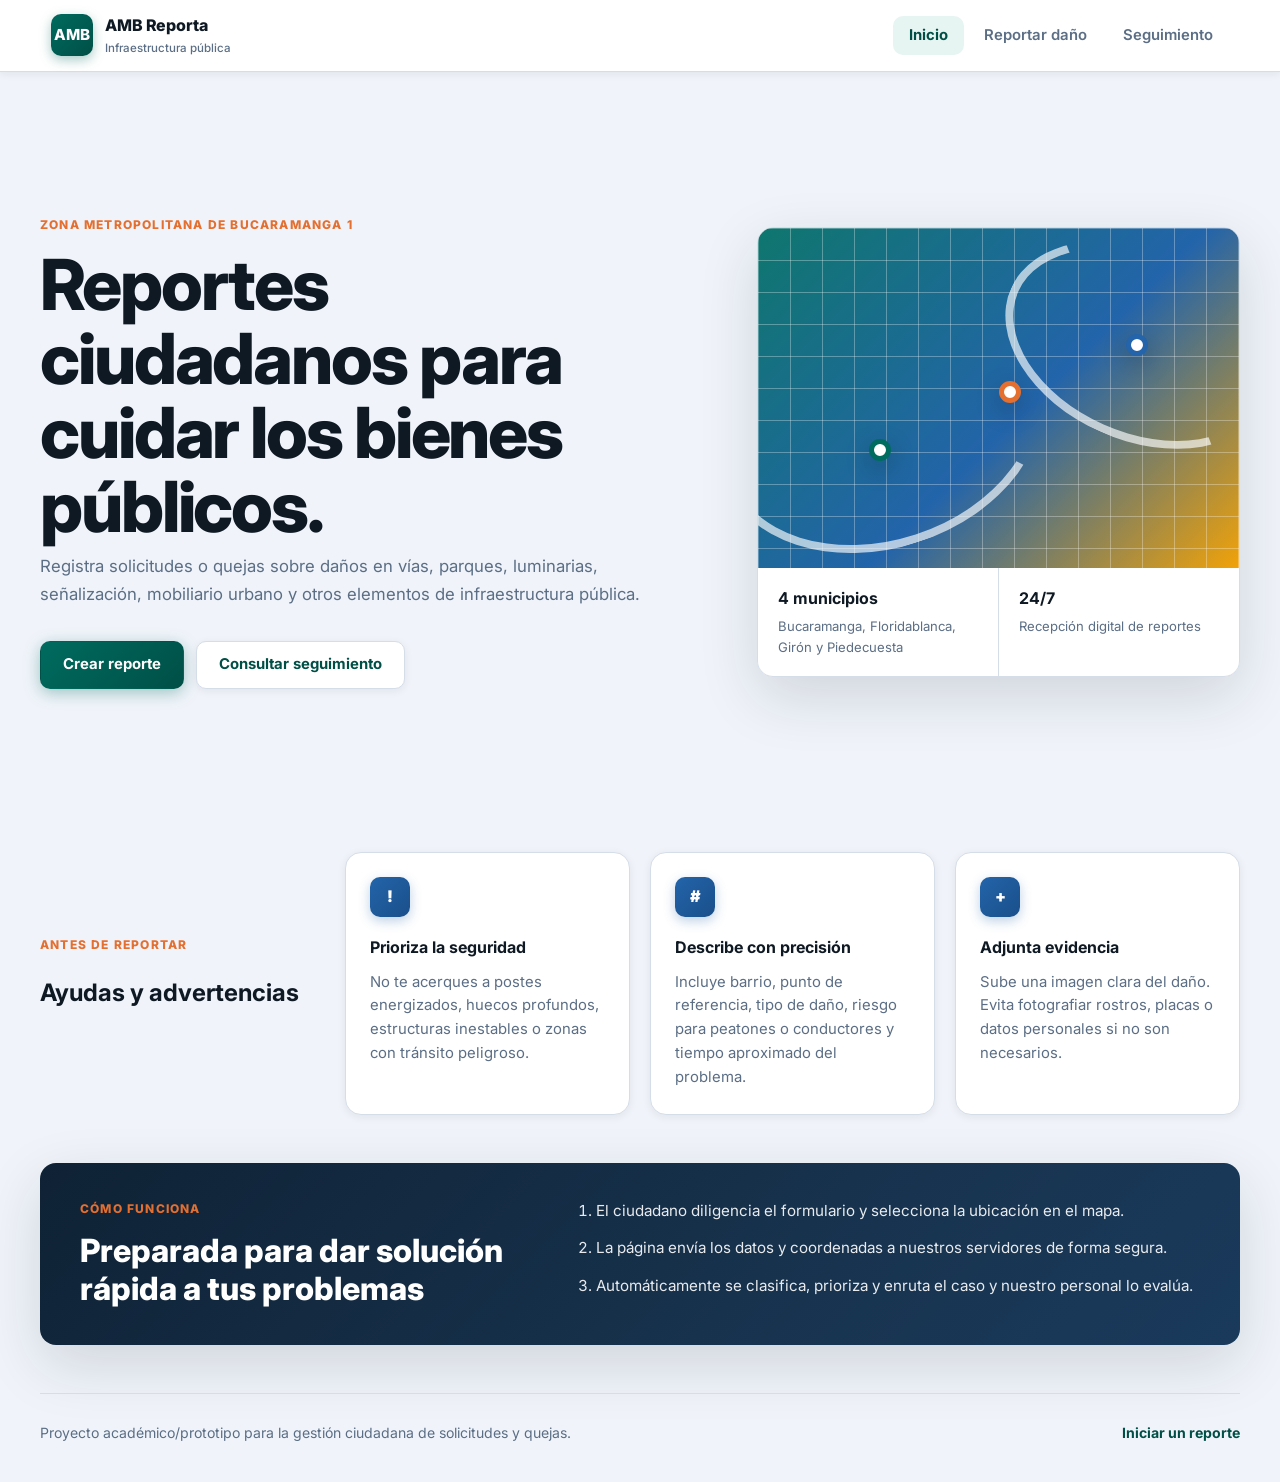
==== commit 8cb87c0c: "Segundo Commit" ====
--- a/index.html
+++ b/index.html
@@ -34,7 +34,7 @@
   <main>
     <section class="hero hero-home">
       <div class="hero-content">
-        <p class="eyebrow">Zona Metropolitana de Bucaramanga</p>
+        <p class="eyebrow">Zona Metropolitana de Bucaramanga 1</p>
         <h1>Reportes ciudadanos para cuidar los bienes públicos.</h1>
         <p class="hero-copy">
           Registra solicitudes o quejas sobre daños en vías, parques, luminarias, señalización,
@@ -111,6 +111,6 @@
   </footer>
 
   <script src="js/config.js"></script>
-  <script src="js/app.js"></script>
+  <script type="module" src="js/app.js"></script>
 </body>
 </html>
--- a/css/styles.css
+++ b/css/styles.css
@@ -660,8 +660,104 @@
 }
 
 .map-canvas .leaflet-control-container {
-  position: relative;
+  position: absolute !important;
+  top: 0 !important;
+  left: 0 !important;
+  right: 0 !important;
+  bottom: 0 !important;
   z-index: 3;
+  pointer-events: none;
+}
+
+/* ── Leaflet Zoom Controls – Top Left, Vertical, Professional ─── */
+.leaflet-top.leaflet-left {
+  top: 14px !important;
+  left: 14px !important;
+}
+
+.leaflet-control-zoom {
+  display: flex !important;
+  flex-direction: column !important;
+  border: none !important;
+  border-radius: 12px !important;
+  overflow: hidden;
+  box-shadow: 0 4px 20px rgba(15, 25, 35, 0.18), 0 1px 4px rgba(15, 25, 35, 0.10) !important;
+}
+
+.leaflet-control-zoom-in,
+.leaflet-control-zoom-out {
+  display: flex !important;
+  align-items: center !important;
+  justify-content: center !important;
+  width: 36px !important;
+  height: 36px !important;
+  background: #ffffff !important;
+  border: none !important;
+  border-radius: 0 !important;
+  color: var(--text) !important;
+  font-size: 1.2rem !important;
+  font-weight: 700 !important;
+  line-height: 1 !important;
+  text-align: center !important;
+  text-decoration: none !important;
+  transition: background var(--transition), color var(--transition), transform 0.15s ease !important;
+  cursor: pointer !important;
+}
+
+.leaflet-control-zoom-in {
+  border-bottom: 1px solid #d5dde8 !important;
+}
+
+.leaflet-control-zoom-in:hover,
+.leaflet-control-zoom-out:hover {
+  background: var(--primary) !important;
+  color: #fff !important;
+  transform: none !important;
+}
+
+.leaflet-control-zoom-in:active,
+.leaflet-control-zoom-out:active {
+  background: var(--primary-dark) !important;
+  color: #fff !important;
+}
+
+.leaflet-control-zoom-disabled {
+  background: #f0f4fa !important;
+  color: var(--border-2) !important;
+  cursor: default !important;
+}
+
+/* ── Atribución custom – Bottom Right (fuera del sistema Leaflet) ── */
+.map-attribution {
+  position: absolute;
+  bottom: 6px;
+  right: 6px;
+  z-index: 1000;
+  background: transparent;
+  border: 1px solid rgba(80, 100, 120, 0.4);
+  border-radius: 5px;
+  padding: 2px 8px;
+  font-size: 0.68rem;
+  color: #4a5568;
+  pointer-events: auto;
+  line-height: 1.5;
+  user-select: none;
+}
+
+.map-attribution a {
+  color: #2d6a60;
+  font-weight: 600;
+  text-decoration: none;
+}
+
+.map-attribution a:hover {
+  color: var(--primary);
+  text-decoration: underline;
+}
+
+/* Ocultar controles de atribución nativos de Leaflet */
+.leaflet-control-attribution {
+  display: none !important;
 }
 
 /* Marcador del daño */
@@ -927,8 +1023,21 @@
 .tracking-form { box-shadow: var(--shadow-sm); }
 .tracking-form h2 { margin: 0 0 20px; font-size: 1.05rem; font-weight: 800; }
 
-.tracking-result { min-height: 320px; }
-.tracking-result h2 { margin: 0 0 14px; font-size: 1.05rem; font-weight: 800; }
+.tracking-result {
+  display: grid;
+  gap: 18px;
+  min-height: 320px;
+}
+
+.tracking-result[hidden] {
+  display: none;
+}
+
+.tracking-result h2 {
+  margin: 0;
+  font-size: 1.08rem;
+  font-weight: 800;
+}
 
 .result-header {
   display: flex;
@@ -939,6 +1048,18 @@
   margin-bottom: 20px;
   padding-bottom: 16px;
   border-bottom: 1px solid var(--border);
+}
+
+.result-header strong {
+  font-size: 1rem;
+  font-weight: 800;
+  color: var(--text);
+  overflow-wrap: anywhere;
+}
+
+#resultSummary {
+  margin: -6px 0 0;
+  max-width: 58ch;
 }
 
 .status-pill {
@@ -954,15 +1075,89 @@
   font-size: 0.85rem;
 }
 
+.dashboard-grid {
+  display: grid;
+  grid-template-columns: repeat(2, minmax(0, 1fr));
+  gap: 12px;
+  margin: 0;
+}
+
+.dashboard-grid > div {
+  min-width: 0;
+  padding: 14px;
+  background: #f8fafc;
+  border: 1px solid var(--border);
+  border-radius: var(--radius);
+}
+
+.dashboard-grid dt {
+  margin: 0 0 6px;
+  color: var(--muted);
+  font-size: 0.78rem;
+  font-weight: 800;
+  text-transform: uppercase;
+  letter-spacing: 0;
+}
+
+.dashboard-grid dd {
+  margin: 0;
+  color: var(--text);
+  font-size: 0.95rem;
+  font-weight: 700;
+  line-height: 1.35;
+  overflow-wrap: anywhere;
+}
+
+.dashboard-detail {
+  padding: 16px;
+  background: #fff;
+  border: 1px solid var(--border);
+  border-radius: var(--radius);
+}
+
+.dashboard-detail h3 {
+  margin: 0 0 8px;
+  font-size: 0.95rem;
+  font-weight: 800;
+}
+
+.dashboard-detail p {
+  margin: 0;
+}
+
 .timeline {
   display: grid;
   gap: 10px;
-  padding-left: 22px;
+  padding: 14px 16px;
   margin: 0;
-}
-
-.timeline li { color: var(--muted); font-size: 0.9rem; }
+  list-style: none;
+  background: #f8fafc;
+  border: 1px solid var(--border);
+  border-radius: var(--radius);
+}
+
+.timeline li {
+  display: flex;
+  align-items: center;
+  gap: 8px;
+  color: var(--muted);
+  font-size: 0.9rem;
+}
 .timeline .is-complete { color: var(--success); font-weight: 700; }
+
+.dashboard-actions {
+  display: flex;
+  flex-wrap: wrap;
+  gap: 10px;
+  justify-content: flex-end;
+  padding-top: 2px;
+}
+
+.dashboard-actions .button {
+  width: auto;
+  min-width: 160px;
+  justify-content: center;
+}
 
 .help-card { box-shadow: var(--shadow-sm); }
 .help-card h2 { margin: 0 0 12px; font-size: 1.05rem; font-weight: 800; }
@@ -1116,6 +1311,18 @@
     grid-template-columns: 1fr;
   }
 
+  .dashboard-grid {
+    grid-template-columns: 1fr;
+  }
+
+  .dashboard-actions {
+    justify-content: stretch;
+  }
+
+  .dashboard-actions .button {
+    width: 100%;
+  }
+
   /* Map */
   .map-canvas,
   .map-canvas.leaflet-container {
@@ -1182,6 +1389,39 @@
   .button-small {
     min-height: 44px;
   }
+}
+
+/* ================================================================
+   FIELD HELPERS (hint & char counter)
+   ================================================================ */
+
+/* Texto de ayuda bajo el label */
+.field-hint {
+  display: block;
+  color: var(--muted);
+  font-size: 0.78rem;
+  font-weight: 500;
+  margin-bottom: 2px;
+}
+
+/* Contador de caracteres en descripción */
+.char-counter {
+  display: block;
+  text-align: right;
+  margin-top: 5px;
+  color: var(--muted);
+  font-size: 0.78rem;
+  font-weight: 600;
+  transition: color var(--transition);
+}
+
+.char-counter.is-near-limit {
+  color: var(--accent);
+}
+
+.char-counter.is-at-limit {
+  color: var(--danger);
+  font-weight: 700;
 }
 
 /* ================================================================
